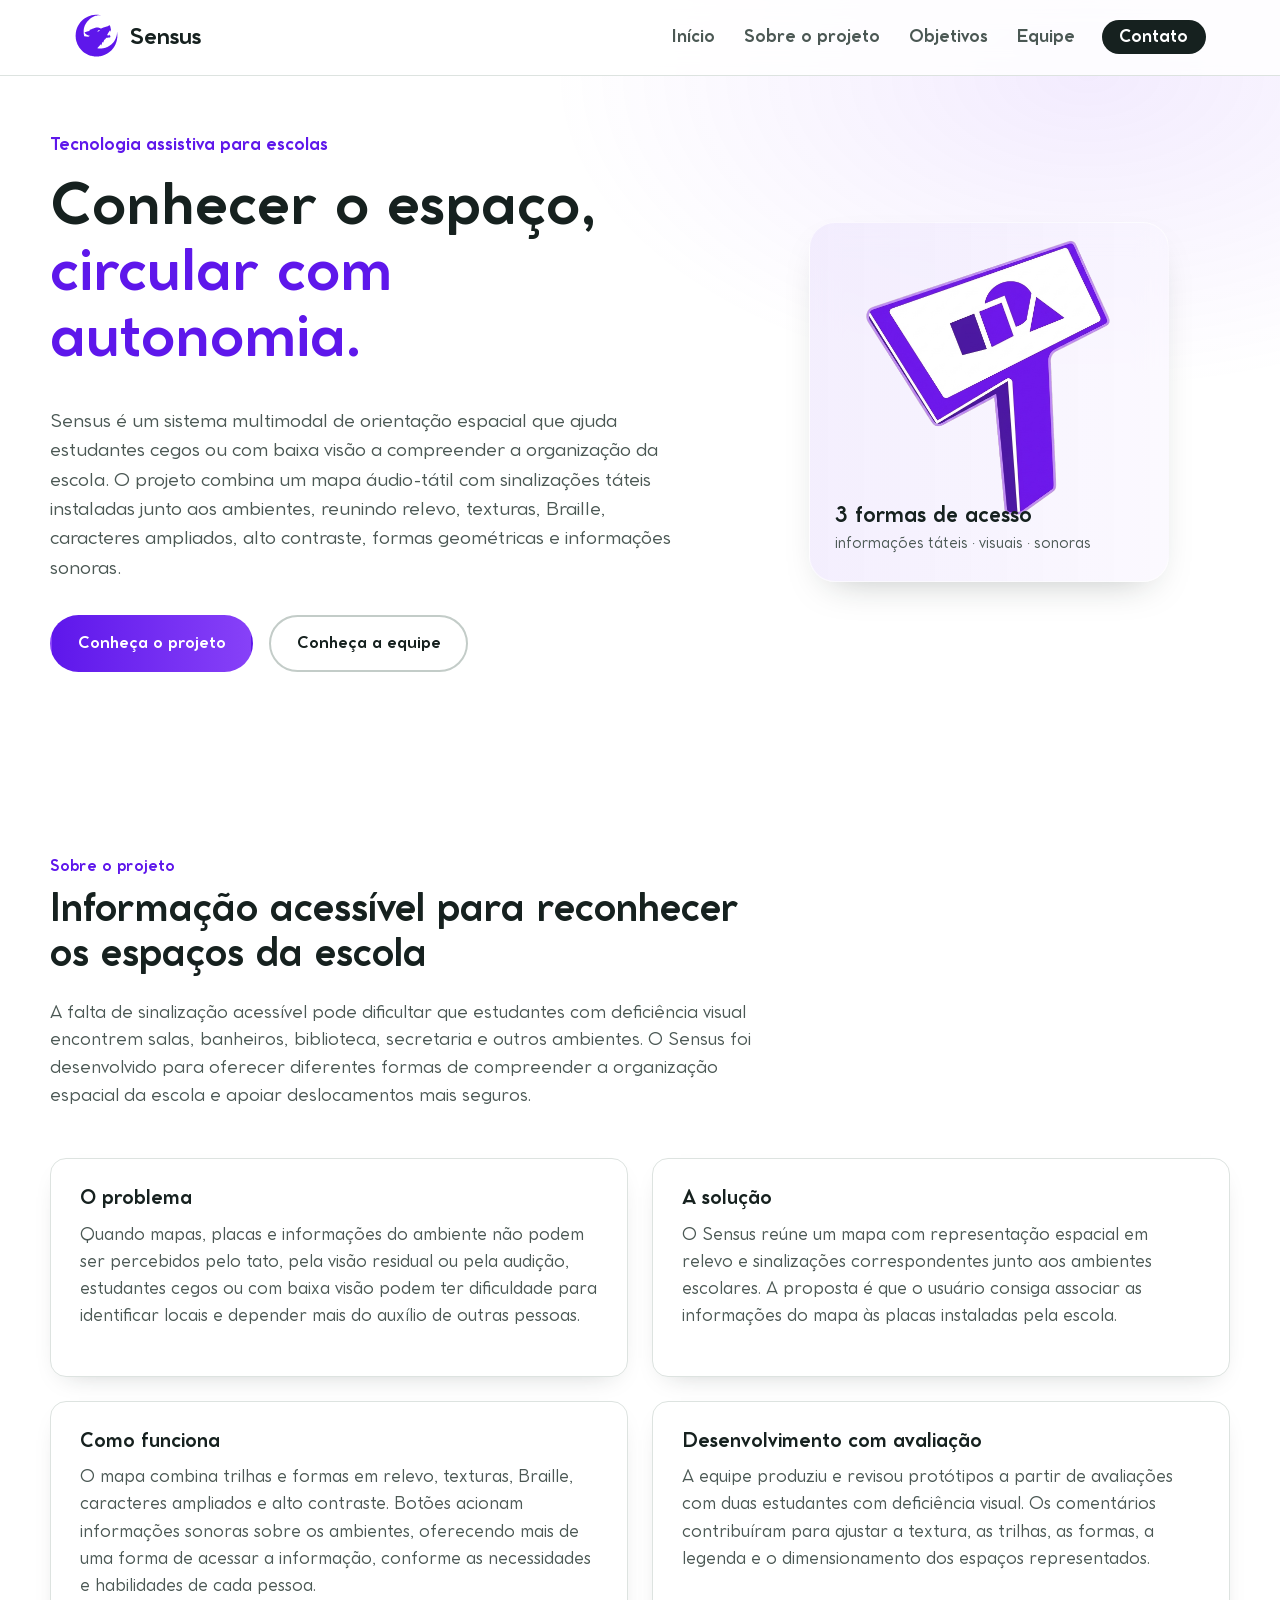
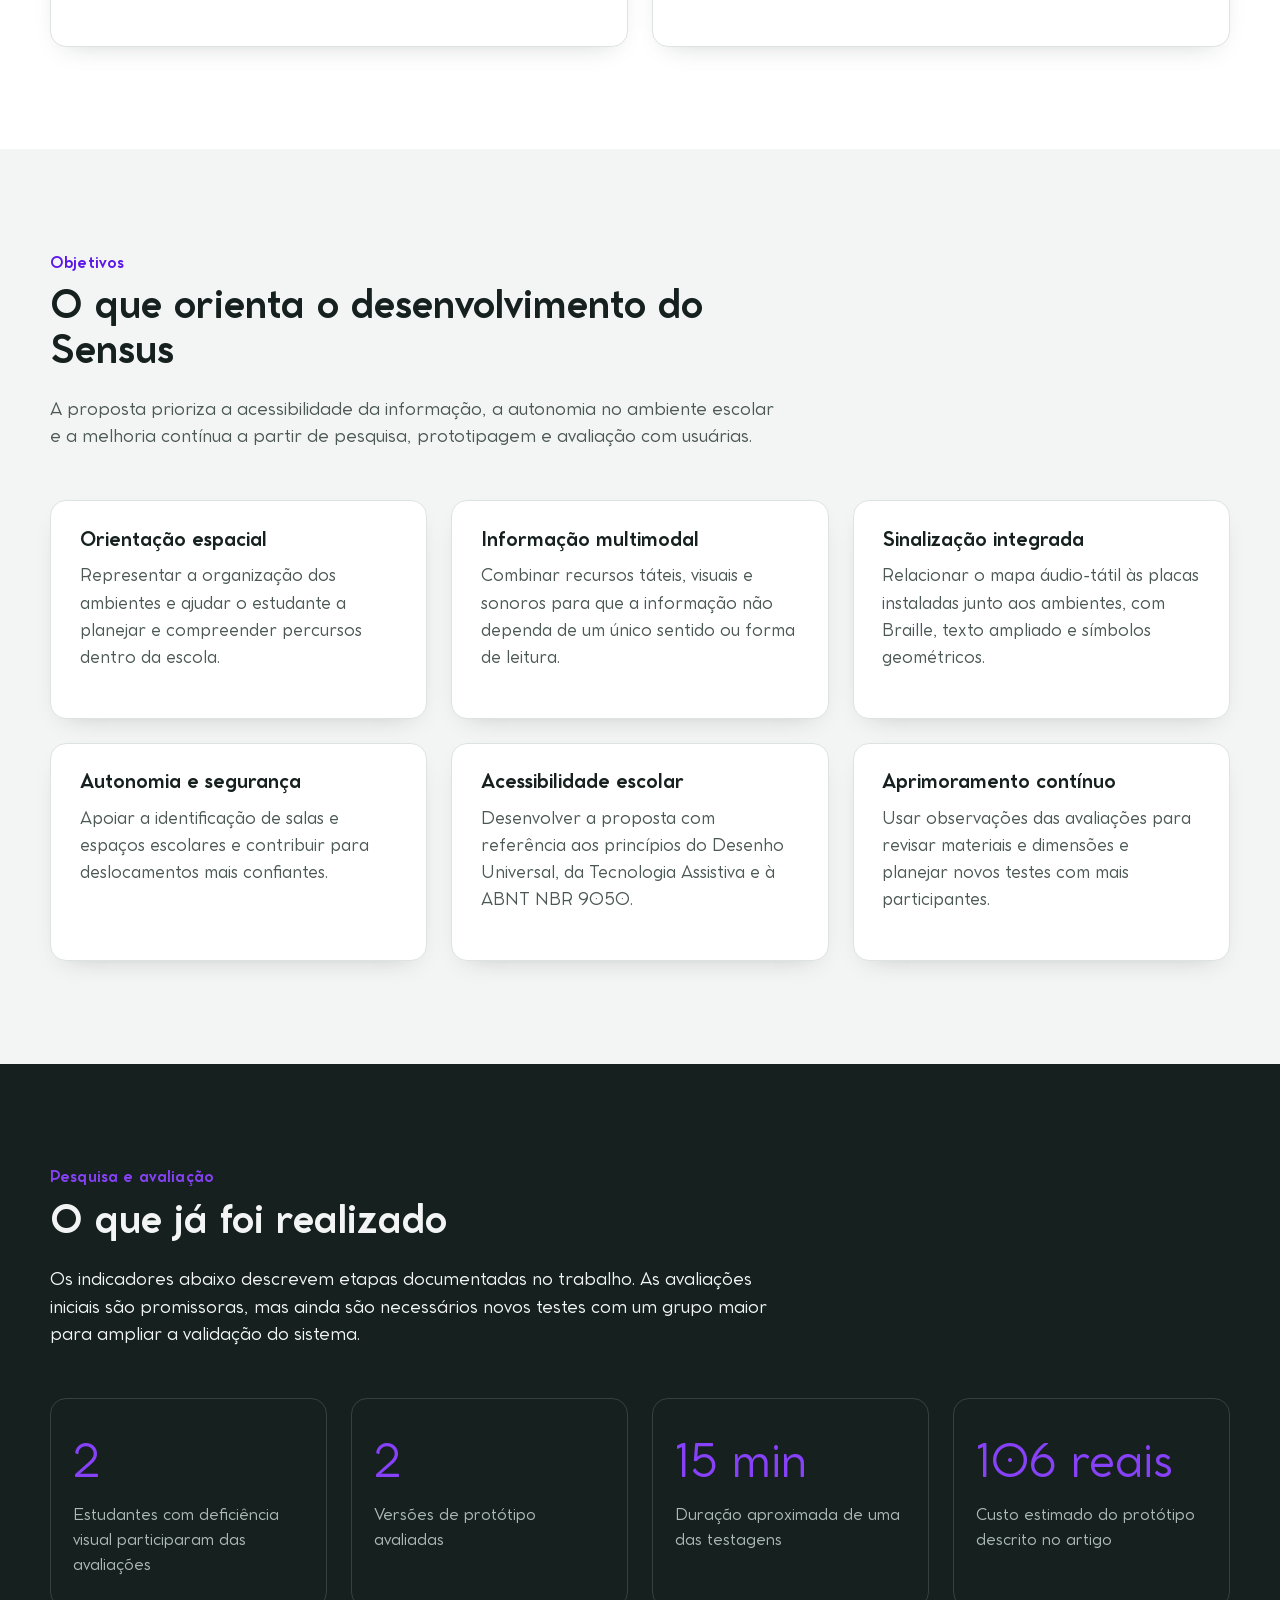
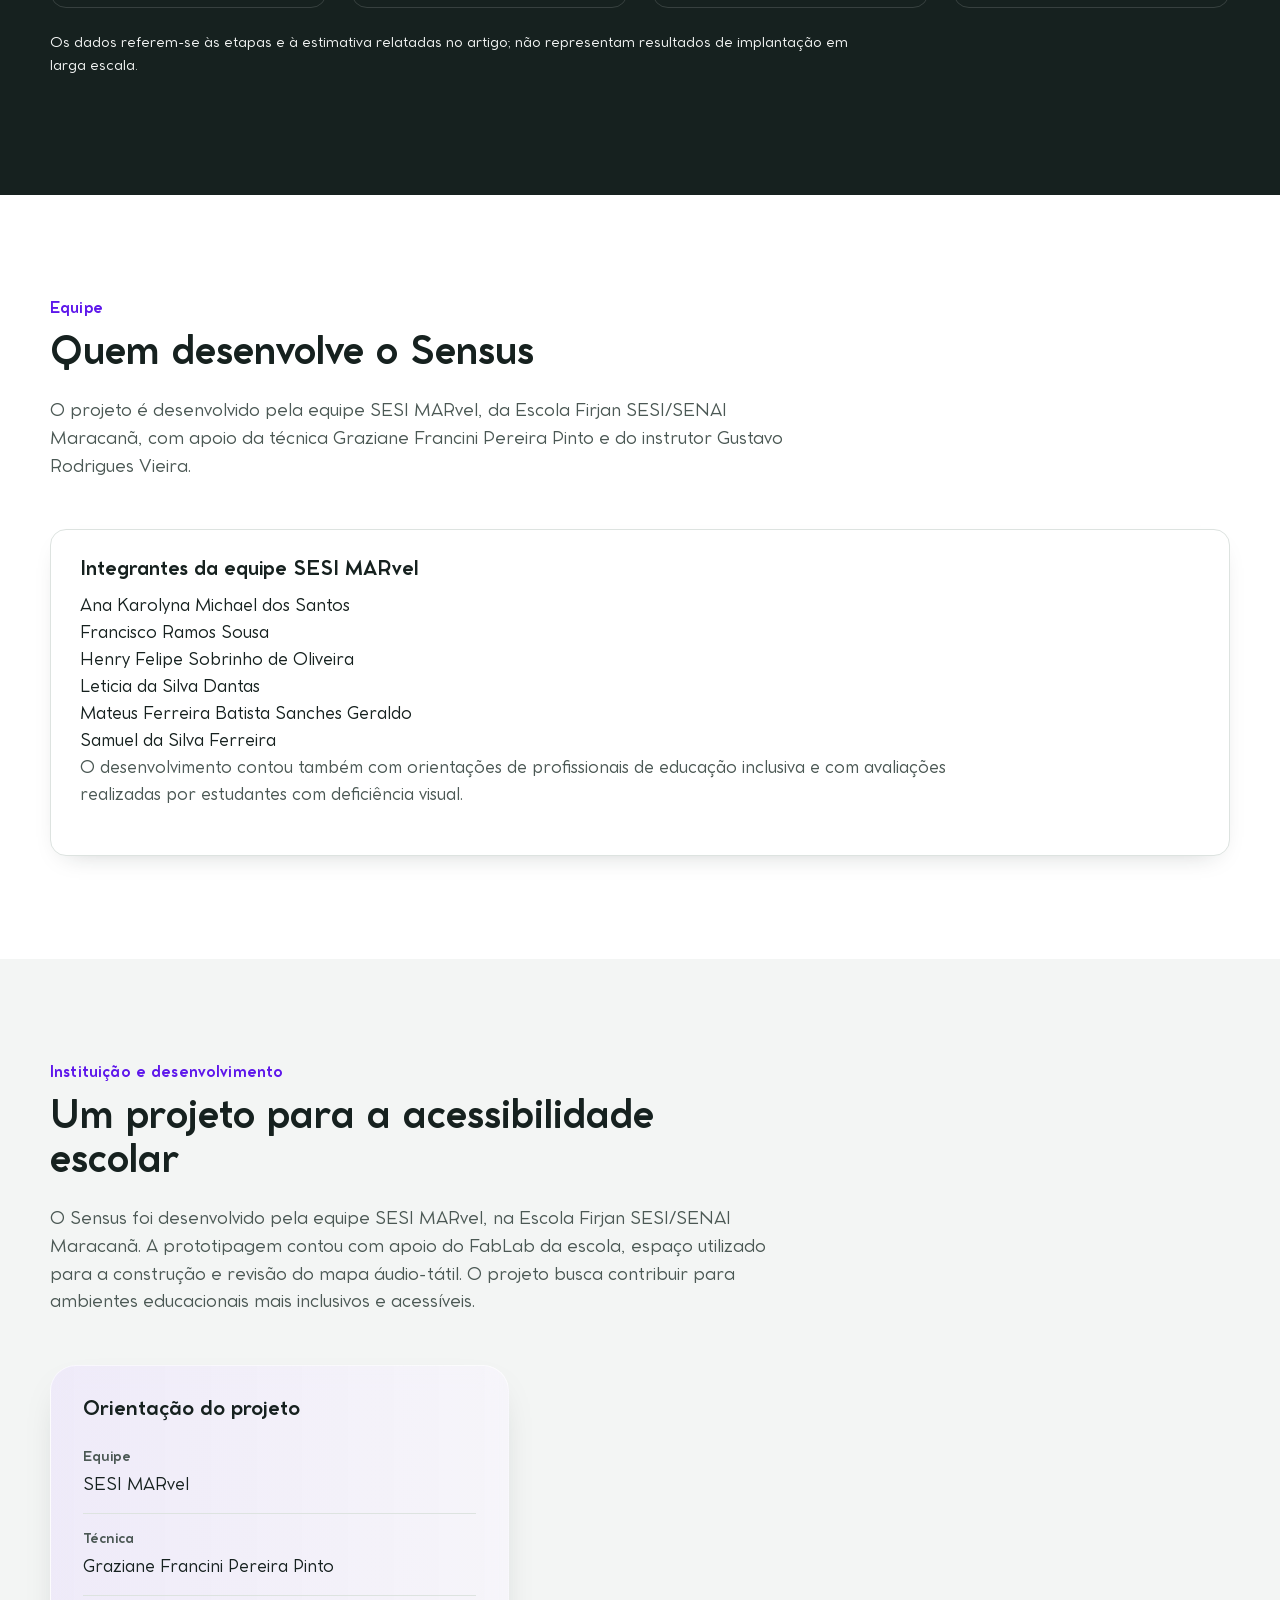
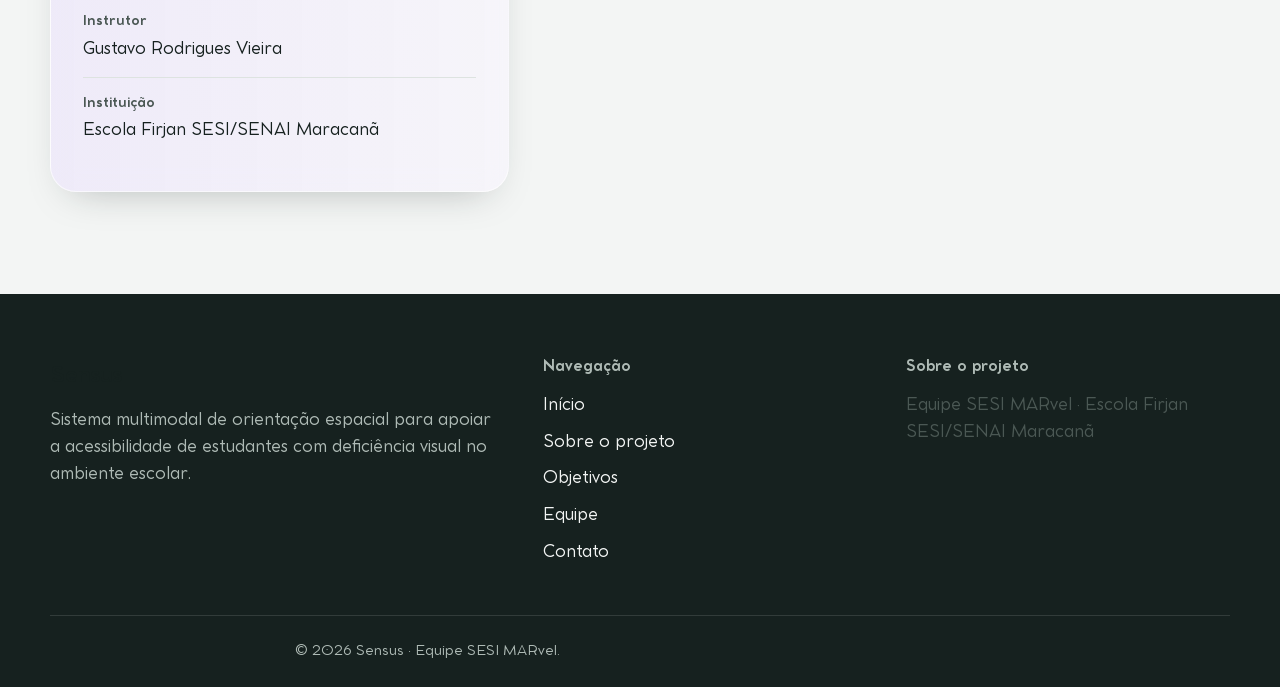
==== Sensus.html @ ffdf31b2 "Pagina web" ====
<!DOCTYPE html>
<html lang="pt-BR">

<head>
  <meta charset="UTF-8">
  <meta name="viewport" content="width=device-width, initial-scale=1.0">
  <title>Sensus — Sistema Multimodal de Orientação Escolar</title>
  <meta name="description" content="Sensus é um sistema multimodal de orientação espacial para escolas, que integra mapa áudio-tátil, sinalização em relevo, Braille, alto contraste e informações sonoras para apoiar a autonomia de estudantes com deficiência visual.">
  <link rel="preconnect" href="https://fonts.googleapis.com">
  <link rel="preconnect" href="https://fonts.gstatic.com" crossorigin>
  <link
    href="https://fonts.googleapis.com/css2?family=Atkinson+Hyperlegible:ital,wght@0,400;0,700;1,400&family=Fraunces:opsz,wght@9..144,500;9..144,600;9..144,700&display=swap"
    rel="stylesheet">
  <link rel="stylesheet" href="static/css/style.css">
</head>

<body>

  <a class="skip-link" href="#conteudo-principal">Pular para o conteúdo principal</a>

  <div id="preloader" class="preloader" role="status" aria-label="Carregando o site Sensus">
    <div class="preloader-content">

      <span class="preloader-mark" aria-hidden="true">
        <svg viewBox="0 0 474 474" xmlns="http://www.w3.org/2000/svg">
          <path fill="currentColor" fill-rule="evenodd"
            d="M 229.00,18.00 L 228.00,19.00 L 206.00,20.00 L 185.00,24.00 L 149.00,36.00 L 124.00,49.00 L 110.00,58.00 L 93.00,71.00 L 69.00,95.00 L 56.00,112.00 L 46.00,128.00 L 36.00,148.00 L 29.00,166.00 L 22.00,190.00 L 22.00,195.00 L 20.00,201.00 L 19.00,215.00 L 18.00,216.00 L 18.00,228.00 L 17.00,229.00 L 17.00,250.00 L 18.00,251.00 L 19.00,270.00 L 24.00,295.00 L 37.00,331.00 L 57.00,366.00 L 80.00,393.00 L 95.00,407.00 L 109.00,418.00 L 128.00,430.00 L 152.00,442.00 L 172.00,449.00 L 183.00,451.00 L 187.00,453.00 L 209.00,456.00 L 210.00,457.00 L 251.00,458.00 L 252.00,457.00 L 263.00,457.00 L 264.00,456.00 L 277.00,455.00 L 298.00,450.00 L 305.00,447.00 L 311.00,446.00 L 313.00,444.00 L 330.00,438.00 L 347.00,429.00 L 370.00,414.00 L 393.00,394.00 L 404.00,382.00 L 415.00,368.00 L 430.00,344.00 L 439.00,326.00 L 443.00,313.00 L 445.00,310.00 L 452.00,285.00 L 455.00,264.00 L 456.00,263.00 L 457.00,226.00 L 456.00,225.00 L 455.00,206.00 L 453.00,199.00 L 452.00,223.00 L 448.00,243.00 L 439.00,269.00 L 431.00,285.00 L 422.00,299.00 L 411.00,313.00 L 393.00,331.00 L 378.00,343.00 L 348.00,360.00 L 343.00,361.00 L 332.00,366.00 L 309.00,372.00 L 303.00,372.00 L 295.00,374.00 L 261.00,374.00 L 260.00,373.00 L 248.00,372.00 L 246.00,370.00 L 247.00,368.00 L 283.00,330.00 L 285.00,332.00 L 285.00,343.00 L 286.00,343.00 L 293.00,326.00 L 295.00,317.00 L 299.00,307.00 L 301.00,305.00 L 307.00,312.00 L 308.00,311.00 L 317.00,286.00 L 321.00,279.00 L 324.00,283.00 L 337.00,266.00 L 342.00,262.00 L 352.00,260.00 L 359.00,260.00 L 360.00,259.00 L 374.00,259.00 L 378.00,258.00 L 381.00,255.00 L 384.00,246.00 L 384.00,241.00 L 378.00,236.00 L 378.00,234.00 L 373.00,226.00 L 372.00,226.00 L 372.00,235.00 L 369.00,238.00 L 350.00,235.00 L 349.00,233.00 L 360.00,210.00 L 380.00,183.00 L 383.00,185.00 L 386.00,195.00 L 388.00,196.00 L 389.00,193.00 L 389.00,173.00 L 383.00,146.00 L 379.00,135.00 L 375.00,129.00 L 371.00,129.00 L 368.00,132.00 L 356.00,139.00 L 345.00,141.00 L 320.00,149.00 L 317.00,151.00 L 298.00,157.00 L 286.00,163.00 L 282.00,163.00 L 263.00,156.00 L 254.00,154.00 L 233.00,154.00 L 209.00,161.00 L 206.00,163.00 L 200.00,164.00 L 195.00,167.00 L 190.00,168.00 L 169.00,177.00 L 160.00,183.00 L 164.00,184.00 L 166.00,186.00 L 163.00,189.00 L 147.00,193.00 L 114.00,204.00 L 112.00,206.00 L 112.00,208.00 L 116.00,214.00 L 130.00,226.00 L 153.00,238.00 L 166.00,239.00 L 167.00,240.00 L 164.00,243.00 L 151.00,250.00 L 108.00,244.00 L 106.00,240.00 L 106.00,235.00 L 103.00,223.00 L 103.00,216.00 L 102.00,215.00 L 102.00,180.00 L 103.00,179.00 L 103.00,172.00 L 107.00,153.00 L 114.00,132.00 L 124.00,112.00 L 138.00,91.00 L 169.00,60.00 L 183.00,50.00 L 203.00,39.00 L 225.00,30.00 L 233.00,28.00 L 237.00,28.00 L 252.00,24.00 L 278.00,23.00 L 279.00,22.00 L 269.00,21.00 L 268.00,20.00 L 260.00,20.00 L 259.00,19.00 Z M 273.00,179.00 L 270.00,185.00 L 261.00,192.00 L 250.00,197.00 L 247.00,196.00 L 252.00,187.00 L 259.00,181.00 L 271.00,178.00 Z"" />
        </svg>
    </span>

    <span class=" logo-text">Sensus</span>

      </a>
    </div>
  </div>

  <header class="site-header" id="topo">
    <div class="header-inner">

      <a href="#topo" class="logo" aria-label="Sensus — página inicial">

        <span class="logo-mark" aria-hidden="true">
          <svg viewBox="0 0 474 474" xmlns="http://www.w3.org/2000/svg">
            <path fill="currentColor" fill-rule="evenodd"
              d="M 229.00,18.00 L 228.00,19.00 L 206.00,20.00 L 185.00,24.00 L 149.00,36.00 L 124.00,49.00 L 110.00,58.00 L 93.00,71.00 L 69.00,95.00 L 56.00,112.00 L 46.00,128.00 L 36.00,148.00 L 29.00,166.00 L 22.00,190.00 L 22.00,195.00 L 20.00,201.00 L 19.00,215.00 L 18.00,216.00 L 18.00,228.00 L 17.00,229.00 L 17.00,250.00 L 18.00,251.00 L 19.00,270.00 L 24.00,295.00 L 37.00,331.00 L 57.00,366.00 L 80.00,393.00 L 95.00,407.00 L 109.00,418.00 L 128.00,430.00 L 152.00,442.00 L 172.00,449.00 L 183.00,451.00 L 187.00,453.00 L 209.00,456.00 L 210.00,457.00 L 251.00,458.00 L 252.00,457.00 L 263.00,457.00 L 264.00,456.00 L 277.00,455.00 L 298.00,450.00 L 305.00,447.00 L 311.00,446.00 L 313.00,444.00 L 330.00,438.00 L 347.00,429.00 L 370.00,414.00 L 393.00,394.00 L 404.00,382.00 L 415.00,368.00 L 430.00,344.00 L 439.00,326.00 L 443.00,313.00 L 445.00,310.00 L 452.00,285.00 L 455.00,264.00 L 456.00,263.00 L 457.00,226.00 L 456.00,225.00 L 455.00,206.00 L 453.00,199.00 L 452.00,223.00 L 448.00,243.00 L 439.00,269.00 L 431.00,285.00 L 422.00,299.00 L 411.00,313.00 L 393.00,331.00 L 378.00,343.00 L 348.00,360.00 L 343.00,361.00 L 332.00,366.00 L 309.00,372.00 L 303.00,372.00 L 295.00,374.00 L 261.00,374.00 L 260.00,373.00 L 248.00,372.00 L 246.00,370.00 L 247.00,368.00 L 283.00,330.00 L 285.00,332.00 L 285.00,343.00 L 286.00,343.00 L 293.00,326.00 L 295.00,317.00 L 299.00,307.00 L 301.00,305.00 L 307.00,312.00 L 308.00,311.00 L 317.00,286.00 L 321.00,279.00 L 324.00,283.00 L 337.00,266.00 L 342.00,262.00 L 352.00,260.00 L 359.00,260.00 L 360.00,259.00 L 374.00,259.00 L 378.00,258.00 L 381.00,255.00 L 384.00,246.00 L 384.00,241.00 L 378.00,236.00 L 378.00,234.00 L 373.00,226.00 L 372.00,226.00 L 372.00,235.00 L 369.00,238.00 L 350.00,235.00 L 349.00,233.00 L 360.00,210.00 L 380.00,183.00 L 383.00,185.00 L 386.00,195.00 L 388.00,196.00 L 389.00,193.00 L 389.00,173.00 L 383.00,146.00 L 379.00,135.00 L 375.00,129.00 L 371.00,129.00 L 368.00,132.00 L 356.00,139.00 L 345.00,141.00 L 320.00,149.00 L 317.00,151.00 L 298.00,157.00 L 286.00,163.00 L 282.00,163.00 L 263.00,156.00 L 254.00,154.00 L 233.00,154.00 L 209.00,161.00 L 206.00,163.00 L 200.00,164.00 L 195.00,167.00 L 190.00,168.00 L 169.00,177.00 L 160.00,183.00 L 164.00,184.00 L 166.00,186.00 L 163.00,189.00 L 147.00,193.00 L 114.00,204.00 L 112.00,206.00 L 112.00,208.00 L 116.00,214.00 L 130.00,226.00 L 153.00,238.00 L 166.00,239.00 L 167.00,240.00 L 164.00,243.00 L 151.00,250.00 L 108.00,244.00 L 106.00,240.00 L 106.00,235.00 L 103.00,223.00 L 103.00,216.00 L 102.00,215.00 L 102.00,180.00 L 103.00,179.00 L 103.00,172.00 L 107.00,153.00 L 114.00,132.00 L 124.00,112.00 L 138.00,91.00 L 169.00,60.00 L 183.00,50.00 L 203.00,39.00 L 225.00,30.00 L 233.00,28.00 L 237.00,28.00 L 252.00,24.00 L 278.00,23.00 L 279.00,22.00 L 269.00,21.00 L 268.00,20.00 L 260.00,20.00 L 259.00,19.00 Z M 273.00,179.00 L 270.00,185.00 L 261.00,192.00 L 250.00,197.00 L 247.00,196.00 L 252.00,187.00 L 259.00,181.00 L 271.00,178.00 Z" />
          </svg>
        </span>

        <span class=" logo-text">Sensus</span>

      </a>

      <button class="menu-toggle" id="menuToggle" aria-expanded="false" aria-controls="menuPrincipal"
        aria-label="Abrir menu de navegação">
        <span class="menu-toggle-bar" aria-hidden="true"></span>
        <span class="menu-toggle-bar" aria-hidden="true"></span>
        <span class="menu-toggle-bar" aria-hidden="true"></span>
      </button>

      <nav class="main-nav" id="menuPrincipal" aria-label="Navegação principal">
        <ul>
          <li><a href="#topo" class="nav-link">Início</a></li>
          <li><a href="#sobre" class="nav-link">Sobre o projeto</a></li>
          <li><a href="#objetivos" class="nav-link">Objetivos</a></li>
          <li><a href="#equipe" class="nav-link">Equipe</a></li>
          <li><a href="#contato" class="nav-link nav-link--cta">Contato</a></li>
        </ul>
      </nav>
    </div>
  </header>

  <main id="conteudo-principal">

    <!-- HERO -->
    <section class="hero" aria-label="Apresentação do projeto Sensus">
      <div class="hero-inner">
        <div class="hero-copy" data-reveal>
          <p class="hero-kicker">Tecnologia assistiva para escolas</p>
          <h1 class="hero-title">Conhecer o espaço, <br> <span>circular com autonomia.</span></h1>
          <p class="hero-lead">
            Sensus é um sistema multimodal de orientação espacial que ajuda estudantes cegos ou com baixa visão
            a compreender a organização da escola. O projeto combina um mapa áudio-tátil com sinalizações
            táteis instaladas junto aos ambientes, reunindo relevo, texturas, Braille, caracteres ampliados,
            alto contraste, formas geométricas e informações sonoras.
          </p>
          <div class="hero-actions">
            <a href="#sobre" class="btn btn-primary">Conheça o projeto</a>
            <a href="#equipe" class="btn btn-ghost">Conheça a equipe</a>
          </div>
        </div>

        <div class="hero-visual" aria-hidden="true">
          <div class="hero-path-card glass">
            <img src="static/img/LogoSensus.svg" class="hero-svg-asset" alt="" role="presentation" />
            <div class="hero-path-card-label">
              <strong>3 formas de acesso</strong>
              <span>informações táteis · visuais · sonoras</span>
            </div>
          </div>
        </div>
      </div>
    </section>

    <!-- SOBRE -->
    <section id="sobre" class="section" aria-labelledby="sobre-titulo">
      <div class="section-inner">
        <header class="section-head" data-reveal>
          <p class="eyebrow">Sobre o projeto</p>
          <h2 id="sobre-titulo">Informação acessível para reconhecer os espaços da escola</h2>
          <p class="section-lead">
            A falta de sinalização acessível pode dificultar que estudantes com deficiência visual encontrem
            salas, banheiros, biblioteca, secretaria e outros ambientes. O Sensus foi desenvolvido para oferecer
            diferentes formas de compreender a organização espacial da escola e apoiar deslocamentos mais seguros.
          </p>
        </header>

        <div class="card-grid card-grid--2">
          <article class="info-card" data-reveal>
            <h3>O problema</h3>
            <p>
              Quando mapas, placas e informações do ambiente não podem ser percebidos pelo tato, pela visão
              residual ou pela audição, estudantes cegos ou com baixa visão podem ter dificuldade para identificar
              locais e depender mais do auxílio de outras pessoas.
            </p>
          </article>
          <article class="info-card" data-reveal>
            <h3>A solução</h3>
            <p>
              O Sensus reúne um mapa com representação espacial em relevo e sinalizações correspondentes junto
              aos ambientes escolares. A proposta é que o usuário consiga associar as informações do mapa às
              placas instaladas pela escola.
            </p>
          </article>
          <article class="info-card" data-reveal>
            <h3>Como funciona</h3>
            <p>
              O mapa combina trilhas e formas em relevo, texturas, Braille, caracteres ampliados e alto contraste.
              Botões acionam informações sonoras sobre os ambientes, oferecendo mais de uma forma de acessar
              a informação, conforme as necessidades e habilidades de cada pessoa.
            </p>
          </article>
          <article class="info-card" data-reveal>
            <h3>Desenvolvimento com avaliação</h3>
            <p>
              A equipe produziu e revisou protótipos a partir de avaliações com duas estudantes com deficiência
              visual. Os comentários contribuíram para ajustar a textura, as trilhas, as formas, a legenda e o
              dimensionamento dos espaços representados.
            </p>
          </article>
        </div>
      </div>
    </section>

    <!-- OBJETIVOS -->
    <section id="objetivos" class="section section--alt" aria-labelledby="objetivos-titulo">
      <div class="section-inner">
        <header class="section-head" data-reveal>
          <p class="eyebrow">Objetivos</p>
          <h2 id="objetivos-titulo">O que orienta o desenvolvimento do Sensus</h2>
          <p class="section-lead">
            A proposta prioriza a acessibilidade da informação, a autonomia no ambiente escolar e a melhoria
            contínua a partir de pesquisa, prototipagem e avaliação com usuárias.
          </p>
        </header>

        <div class="card-grid card-grid--3">
          <article class="goal-card" data-reveal>
            <h3>Orientação espacial</h3>
            <p>Representar a organização dos ambientes e ajudar o estudante a planejar e compreender percursos dentro da escola.</p>
          </article>
          <article class="goal-card" data-reveal>
            <h3>Informação multimodal</h3>
            <p>Combinar recursos táteis, visuais e sonoros para que a informação não dependa de um único sentido ou forma de leitura.</p>
          </article>
          <article class="goal-card" data-reveal>
            <h3>Sinalização integrada</h3>
            <p>Relacionar o mapa áudio-tátil às placas instaladas junto aos ambientes, com Braille, texto ampliado e símbolos geométricos.</p>
          </article>
          <article class="goal-card" data-reveal>
            <h3>Autonomia e segurança</h3>
            <p>Apoiar a identificação de salas e espaços escolares e contribuir para deslocamentos mais confiantes.</p>
          </article>
          <article class="goal-card" data-reveal>
            <h3>Acessibilidade escolar</h3>
            <p>Desenvolver a proposta com referência aos princípios do Desenho Universal, da Tecnologia Assistiva e à ABNT NBR 9050.</p>
          </article>
          <article class="goal-card" data-reveal>
            <h3>Aprimoramento contínuo</h3>
            <p>Usar observações das avaliações para revisar materiais e dimensões e planejar novos testes com mais participantes.</p>
          </article>
        </div>
      </div>
    </section>

    <!-- IMPACTO -->
    <section id="impacto" class="section section--dark" aria-labelledby="impacto-titulo">
      <div class="section-inner">
        <header class="section-head section-head--light" data-reveal>
          <p class="eyebrow eyebrow--light">Pesquisa e avaliação</p>
          <h2 id="impacto-titulo">O que já foi realizado</h2>
          <p class="section-lead section-lead--light">
            Os indicadores abaixo descrevem etapas documentadas no trabalho. As avaliações iniciais são promissoras,
            mas ainda são necessários novos testes com um grupo maior para ampliar a validação do sistema.
          </p>
        </header>

        <dl class="stats-grid">
          <div class="stat-card" data-reveal data-count="2" data-suffix="">
            <dt>Estudantes com deficiência visual participaram das avaliações</dt>
            <dd><span class="stat-number">0</span></dd>
          </div>
          <div class="stat-card" data-reveal data-count="2" data-suffix="">
            <dt>Versões de protótipo avaliadas</dt>
            <dd><span class="stat-number">0</span></dd>
          </div>
          <div class="stat-card" data-reveal data-count="15" data-suffix=" min">
            <dt>Duração aproximada de uma das testagens</dt>
            <dd><span class="stat-number">0</span></dd>
          </div>
          <div class="stat-card" data-reveal data-count="106" data-suffix=" reais">
            <dt>Custo estimado do protótipo descrito no artigo</dt>
            <dd><span class="stat-number">0</span></dd>
          </div>
        </dl>
        <p class="stats-note">Os dados referem-se às etapas e à estimativa relatadas no artigo; não representam resultados de implantação em larga escala.</p>
      </div>
    </section>

    <!-- EQUIPE -->
    <section id="equipe" class="section" aria-labelledby="equipe-titulo">
      <div class="section-inner">
        <header class="section-head" data-reveal>
          <p class="eyebrow">Equipe</p>
          <h2 id="equipe-titulo">Quem desenvolve o Sensus</h2>
          <p class="section-lead">
            O projeto é desenvolvido pela equipe SESI MARvel, da Escola Firjan SESI/SENAI Maracanã,
            com apoio da técnica Graziane Francini Pereira Pinto e do instrutor Gustavo Rodrigues Vieira.
          </p>
        </header>

        <div class="info-card" data-reveal>
          <h3>Integrantes da equipe SESI MARvel</h3>
          <ul>
            <li>Ana Karolyna Michael dos Santos</li>
            <li>Francisco Ramos Sousa</li>
            <li>Henry Felipe Sobrinho de Oliveira</li>
            <li>Leticia da Silva Dantas</li>
            <li>Mateus Ferreira Batista Sanches Geraldo</li>
            <li>Samuel da Silva Ferreira</li>
          </ul>
          <p>O desenvolvimento contou também com orientações de profissionais de educação inclusiva e com avaliações realizadas por estudantes com deficiência visual.</p>
        </div>
      </div>
    </section>

    <!-- CONTATO -->
    <section id="contato" class="section section--alt" aria-labelledby="contato-titulo">
      <div class="section-inner">
        <header class="section-head" data-reveal>
          <p class="eyebrow">Instituição e desenvolvimento</p>
          <h2 id="contato-titulo">Um projeto para a acessibilidade escolar</h2>
          <p class="section-lead">
            O Sensus foi desenvolvido pela equipe SESI MARvel, na Escola Firjan SESI/SENAI Maracanã.
            A prototipagem contou com apoio do FabLab da escola, espaço utilizado para a construção e revisão
            do mapa áudio-tátil. O projeto busca contribuir para ambientes educacionais mais inclusivos e acessíveis.
          </p>
        </header>

        <div class="contact-grid contact-grid--single">
          <div class="contact-info glass" data-reveal>
            <h3>Orientação do projeto</h3>
            <ul class="contact-list">
              <li>
                <span class="contact-label">Equipe</span>
                <span>SESI MARvel</span>
              </li>
              <li>
                <span class="contact-label">Técnica</span>
                <span>Graziane Francini Pereira Pinto</span>
              </li>
              <li>
                <span class="contact-label">Instrutor</span>
                <span>Gustavo Rodrigues Vieira</span>
              </li>
              <li>
                <span class="contact-label">Instituição</span>
                <span>Escola Firjan SESI/SENAI Maracanã</span>
              </li>
            </ul>
          </div>
        </div>
      </div>
    </section>

  </main>

  <footer class="site-footer">
    <div class="footer-inner">
      <div class="footer-brand">
        <span class="logo-text">Sensus</span>
        <p>Sistema multimodal de orientação espacial para apoiar a acessibilidade de estudantes com deficiência visual no ambiente escolar.</p>
      </div>

      <nav class="footer-links" aria-label="Links rápidos">
        <h3>Navegação</h3>
        <ul>
          <li><a href="#conteudo-principal">Início</a></li>
          <li><a href="#sobre">Sobre o projeto</a></li>
          <li><a href="#objetivos">Objetivos</a></li>
          <li><a href="#equipe">Equipe</a></li>
          <li><a href="#contato">Contato</a></li>
        </ul>
      </nav>

      <div class="footer-social">
        <h3>Sobre o projeto</h3>
        <p>Equipe SESI MARvel · Escola Firjan SESI/SENAI Maracanã</p>
      </div>
    </div>
    <p class="footer-copy">© <span id="anoAtual">2026</span> Sensus · Equipe SESI MARvel.</p>
  </footer>

  <script src="static/js/script.js"></script>
</body>

</html>
---- static/css/style.css ----
:root {
  --color-bg: #FFFFFF;
  --color-bg-alt: #F3F5F4;
  --color-bg-dark: #16211F;
  --color-ink: #16211F;
  --color-ink-soft: #4B5854;
  --color-ink-on-dark: #F3F5F4;
  --color-ink-soft-on-dark: #AEBAB5;

  --color-accent: #8741f8;
  --color-accent-deep: #5e17eb;
  --color-accent-soft: #ECE0FD;
  --gradient-accent: linear-gradient(90deg, #5e17eb 0%, #8741f8 100%);

  --color-line: #DDE3E0;
  --color-line-strong: #C3CCC8;

  --font-display: "Cocomat", sans-serif;
  --font-body: "Cocomat", sans-serif;

  --radius-sm: 10px;
  --radius-md: 16px;
  --radius-lg: 26px;

  --shadow-soft: 0 16px 40px -22px rgba(22, 33, 31, 0.35);
  --shadow-card: 0 10px 26px -16px rgba(22, 33, 31, 0.28);

  --max-width: 1180px;
  --header-height: 76px;

  --transition-fast: 160ms ease;
  --transition-base: 260ms ease;
}

/* =========================================================
   RESET BÁSICO
   ========================================================= */
*,
*::before,
*::after {
  box-sizing: border-box;
}

@font-face {
  font-family: "Cocomat";
  src: url("../fonts/CocomatPro-Regular.ttf") format("truetype");
  font-weight: 400;
  font-style: normal;
}

@font-face {
  font-family: "Cocomat";
  src: url("../fonts/CocomatPro-Medium.ttf") format("truetype");
  font-weight: 500;
  font-style: normal;
}

@font-face {
  font-family: "Cocomat";
  src: url("../fonts/CocomatPro-Bold.ttf") format("truetype");
  font-weight: 700;
  font-style: normal;
}

html {
  scroll-behavior: smooth;
  scroll-padding-top: calc(var(--header-height) + 12px);
}

body {
  margin: 0;
  font-family: var(--font-body);
  font-size: 1.06rem;
  line-height: 1.6;
  color: var(--color-ink);
  background: var(--color-bg);
  -webkit-font-smoothing: antialiased;
}

img {
  max-width: 100%;
  display: block;
}

a {
  color: inherit;
  text-decoration: none;
}

ul {
  list-style: none;
  margin: 0;
  padding: 0;
}

h1,
h2,
h3 {
  font-family: var(--font-display);
  color: var(--color-ink);
  line-height: 1.15;
  margin: 0 0 0.6em;
  font-weight: 600;
}

p {
  margin: 0 0 1em;
  color: var(--color-ink-soft);
  max-width: 62ch;
}

button {
  font-family: inherit;
  cursor: pointer;
}

/* Respeita preferência do usuário por menos movimento */
@media (prefers-reduced-motion: reduce) {
  html {
    scroll-behavior: auto;
  }

  *,
  *::before,
  *::after {
    animation-duration: 0.001ms !important;
    animation-iteration-count: 1 !important;
    transition-duration: 0.001ms !important;
    scroll-behavior: auto !important;
  }
}

/* =========================================================
   ACESSIBILIDADE — foco visível e link de pular conteúdo
   ========================================================= */
:focus-visible {
  outline: 3px solid var(--color-accent-deep);
  outline-offset: 3px;
  border-radius: 4px;
}

.skip-link {
  position: absolute;
  left: 1rem;
  top: -60px;
  background: var(--color-ink);
  color: #fff;
  padding: 0.75rem 1.2rem;
  border-radius: var(--radius-sm);
  z-index: 1000;
  transition: top var(--transition-fast);
}

.skip-link:focus {
  top: 1rem;
}

/* =========================================================
   UTILITÁRIOS DE LAYOUT
   ========================================================= */
.section {
  padding: clamp(4rem, 8vw, 7rem) 1.5rem;
}

.section--alt {
  background: var(--color-bg-alt);
}

.section--dark {
  background: var(--color-bg-dark);
}

.section--dark p,
.section--dark h2 {
  color: var(--color-ink-on-dark);
}

.section-inner,
.header-inner,
.hero-inner,
.footer-inner {
  max-width: var(--max-width);
  margin-inline: auto;
}

.section-head {
  max-width: 46rem;
  margin-bottom: 3rem;
}

.section-head--light .eyebrow,
.eyebrow--light {
  color: var(--color-accent);
}

.section-lead--light {
  color: var(--color-ink-soft-on-dark);
}

.eyebrow {
  font-family: var(--font-body);
  font-weight: 700;
  color: var(--color-accent-deep);
  margin-bottom: 0.6rem;
  font-size: 0.95rem;
  letter-spacing: 0.01em;
}

.section-head h2 {
  font-size: clamp(1.7rem, 3vw, 2.4rem);
}

.section-lead {
  font-size: 1.08rem;
  max-width: 52ch;
}

.glass {
  background:
    linear-gradient(90deg, rgba(94, 23, 235, 0.07), rgba(135, 65, 248, 0.03)),
    rgba(255, 255, 255, 0.55);
  backdrop-filter: blur(14px);
  -webkit-backdrop-filter: blur(14px);
  border: 1px solid rgba(255, 255, 255, 0.6);
  box-shadow: var(--shadow-soft);
}

/* =========================================================
   BOTÕES
   ========================================================= */
.btn {
  display: inline-flex;
  align-items: center;
  justify-content: center;
  padding: 0.85rem 1.6rem;
  border-radius: 999px;
  font-weight: 700;
  font-size: 1rem;
  border: 2px solid transparent;
  transition: transform var(--transition-fast), background var(--transition-fast), border-color var(--transition-fast);
  min-height: 48px;
}

.btn-primary {
  background: var(--gradient-accent);
  color: #fff;
  transition: transform var(--transition-fast), filter var(--transition-fast), border-color var(--transition-fast);
}

.btn-primary:hover {
  filter: brightness(1.08);
}

.btn-primary:active {
  transform: translateY(1px);
}

.btn-ghost {
  background: transparent;
  border-color: var(--color-line-strong);
  color: var(--color-ink);
}

.btn-ghost:hover {
  border-color: var(--color-accent-deep);
  color: var(--color-accent-deep);
}

/* =========================================================
   HEADER / NAVBAR
   ========================================================= */
.site-header {
  position: fixed;
  inset-inline: 0;
  top: 0;
  height: var(--header-height);
  z-index: 900;
  background: rgba(255, 255, 255, 0.82);
  backdrop-filter: blur(12px);
  -webkit-backdrop-filter: blur(12px);
  border-bottom: 1px solid var(--color-line);
}

.header-inner {
  height: 100%;
  padding: 0 1.5rem;
  display: flex;
  align-items: center;
  justify-content: space-between;
  gap: 1rem;
}

.logo {
  display: flex;
  align-items: center;
  gap: 10px;
}

.logo-mark {
  width: 45px;
  height: 50px;
  flex-shrink: 0;
  color: var(--color-accent-deep);
}

.logo-text {
  font-family: var(--font-display);
  font-weight: 700;
  font-size: 1.4rem;
  color: var(--color-ink);
}

.main-nav ul {
  display: flex;
  align-items: center;
  gap: clamp(0.5rem, 2vw, 2rem);
}

.nav-link {
  position: relative;
  padding: 0.5rem 0.1rem;
  font-weight: 700;
  color: var(--color-ink-soft);
  transition: color var(--transition-fast);
}

.nav-link::after {
  content: "";
  position: absolute;
  left: 0;
  right: 100%;
  bottom: -2px;
  height: 2px;
  background: var(--color-accent);
  transition: right var(--transition-base);
}

.nav-link:hover,
.nav-link:focus-visible {
  color: var(--color-ink);
}

.nav-link:hover::after,
.nav-link:focus-visible::after {
  right: 0;
}

.nav-link--cta {
  background: var(--color-ink);
  color: #fff !important;
  padding: 0.55rem 1.1rem;
  border-radius: 999px;
}

.nav-link--cta::after {
  display: none;
}

.nav-link--cta:hover {
  background: var(--gradient-accent);
}

.menu-toggle {
  display: none;
  flex-direction: column;
  justify-content: center;
  gap: 5px;
  width: 44px;
  height: 44px;
  background: transparent;
  border: 1px solid var(--color-line-strong);
  border-radius: var(--radius-sm);
}

.menu-toggle-bar {
  display: block;
  width: 20px;
  height: 2px;
  background: var(--color-ink);
  margin-inline: auto;
  transition: transform var(--transition-base), opacity var(--transition-base);
}

.menu-toggle[aria-expanded="true"] .menu-toggle-bar:nth-child(1) {
  transform: translateY(7px) rotate(45deg);
}

.menu-toggle[aria-expanded="true"] .menu-toggle-bar:nth-child(2) {
  opacity: 0;
}

.menu-toggle[aria-expanded="true"] .menu-toggle-bar:nth-child(3) {
  transform: translateY(-7px) rotate(-45deg);
}

/* =========================================================
   HERO
   ========================================================= */
.hero {
  padding: calc(var(--header-height) + 3.5rem) 1.5rem 5rem;
  background:
    radial-gradient(60% 60% at 85% 10%, rgba(135, 65, 248, 0.10), transparent 70%),
    var(--color-bg);
}

.hero-inner {
  display: grid;
  grid-template-columns: minmax(0, 1.05fr) minmax(0, 0.8fr);
  gap: clamp(2rem, 5vw, 4rem);
  align-items: center;
}

.hero-kicker {
  font-weight: 700;
  color: var(--color-accent-deep);
  margin-bottom: 0.9rem;
}

.hero-title {
  font-size: clamp(2.4rem, 5.5vw, 3.6rem);
  max-width: 14ch;
}

.hero-title span {
  color: var(--color-accent-deep);
}

.hero-lead {
  font-size: 1.15rem;
  max-width: 46ch;
}

.hero-actions {
  display: flex;
  flex-wrap: wrap;
  gap: 1rem;
  margin-top: 2rem;
}

/* Contêiner externo do fluxo responsivo */
.hero-visual {
  display: flex;
  justify-content: center;
  align-items: center;
  width: 100%;
  margin: 1.5rem 0; /* Evita colisão com os textos acima/abaixo no mobile */
}

/* Card principal refinado */
.hero-path-card {
  width: 100%;
  max-width: 360px; /* Garante tamanho máximo sem estourar a tela */
  aspect-ratio: 1 / 1;
  border-radius: var(--radius-lg, 24px);
  position: relative;
  overflow: hidden; /* OBRIGATÓRIO: Corta a ilustração nas bordas arredondadas */
  display: flex;
  flex-direction: column;
  justify-content: flex-end;
  padding: 1.6rem;
  box-sizing: border-box;
}

/* SVG posicionado e isolado */
.hero-svg-asset {
  position: absolute;
  top: 0;
  left: 0;
  width: 100%;
  height: 100%;
  object-fit: contain; /* Enquadra sem distorcer */
  object-position: center;
  /* Espaçamento interno inferior para a arte não atropelar o texto */
  padding: 1rem 1rem 4rem 1rem; 
  pointer-events: none;
  z-index: 1;
}

/* Texto sempre na frente da imagem */
.hero-path-card-label {
  position: relative;
  z-index: 2; /* Fica acima da camada da imagem */
  display: flex;
  flex-direction: column;
  font-size: 0.92rem;
  color: var(--color-ink-soft);
}

.hero-path-card-label strong {
  font-family: var(--font-display);
  font-size: 1.3rem;
  color: var(--color-ink);
}

/* =========================================================
   CARD GRIDS
   ========================================================= */
.card-grid {
  display: grid;
  gap: 1.5rem;
}

.card-grid--2 {
  grid-template-columns: repeat(2, minmax(0, 1fr));
}

.card-grid--3 {
  grid-template-columns: repeat(3, minmax(0, 1fr));
}

.card-grid--4 {
  grid-template-columns: repeat(4, minmax(0, 1fr));
}

.info-card,
.goal-card,
.team-card {
  background: var(--color-bg);
  border: 1px solid var(--color-line);
  border-radius: var(--radius-md);
  padding: 1.8rem;
  box-shadow: var(--shadow-card);
}

.info-card h3,
.goal-card h3 {
  font-size: 1.2rem;
}

.goal-icon {
  margin-bottom: 1rem;
}

.goal-card {
  transition: transform var(--transition-base), border-color var(--transition-base);
}

.goal-card:hover {
  transform: translateY(-4px);
  border-color: var(--color-accent);
}

/* =========================================================
   IMPACTO / ESTATÍSTICAS
   ========================================================= */
.stats-grid {
  display: grid;
  grid-template-columns: repeat(4, minmax(0, 1fr));
  gap: 1.5rem;
  margin: 0;
}

.stat-card {
  display: flex;
  flex-direction: column;
  border: 1px solid rgba(255, 255, 255, 0.14);
  border-radius: var(--radius-md);
  padding: 1.8rem 1.4rem;
  text-align: left;
}

.stat-card dt {
  order: 2;
  margin: 0;
  color: var(--color-ink-soft-on-dark);
  font-size: 0.98rem;
}

.stat-card dd {
  margin: 0;
}

.stat-number {
  display: block;
  order: 1;
  font-family: var(--font-display);
  font-size: clamp(2.2rem, 4vw, 2.8rem);
  /* Mantido sólido (e não em degradê) de propósito: sobre o fundo escuro
     desta seção, a ponta mais escura do roxo (#5e17eb) cai abaixo do
     contraste mínimo recomendado — inaceitável num site sobre
     acessibilidade visual. */
  color: var(--color-accent);
  margin-bottom: 0.2rem;
}

.stats-note {
  margin-top: 1.5rem;
  font-size: 0.9rem;
  color: var(--color-ink-soft-on-dark);
}

/* =========================================================
   EQUIPE
   ========================================================= */
.team-card {
  text-align: center;
  transition: transform var(--transition-base), box-shadow var(--transition-base);
}

.team-card:hover {
  transform: translateY(-6px);
  box-shadow: 0 20px 40px -20px rgba(22, 33, 31, 0.35);
}

.team-photo {
  width: 96px;
  height: 96px;
  border-radius: 50%;
  margin: 0 auto 1.1rem;
  object-fit: cover;
  border: 3px solid var(--color-accent-soft);
}

.team-role {
  color: var(--color-accent-deep);
  font-weight: 700;
  font-size: 0.95rem;
  margin-bottom: 0.6rem;
}

.team-bio {
  font-size: 0.95rem;
  margin-inline: auto;
}

.team-social {
  display: flex;
  justify-content: center;
  gap: 0.75rem;
  margin-top: 1rem;
}

.team-social a {
  display: inline-flex;
  width: 38px;
  height: 38px;
  align-items: center;
  justify-content: center;
  border-radius: 50%;
  background: var(--color-bg-alt);
  color: var(--color-ink);
  transition: background var(--transition-fast), color var(--transition-fast);
}

.team-social a:hover {
  background: var(--color-accent);
  color: #fff;
}

/* =========================================================
   CONTATO
   ========================================================= */
.contact-grid--single {
  grid-template-columns: minmax(0, 1fr);
}

.contact-grid {
  display: grid;
  grid-template-columns: minmax(0, 0.8fr) minmax(0, 1.2fr);
  gap: 2rem;
  align-items: start;
}

.contact-info {
  border-radius: var(--radius-lg);
  padding: 2rem;
}

.contact-list li {
  display: flex;
  flex-direction: column;
  padding: 0.9rem 0;
  border-bottom: 1px solid var(--color-line);
}

.contact-list li:last-child {
  border-bottom: none;
}

.contact-label {
  font-size: 0.85rem;
  font-weight: 700;
  color: var(--color-ink-soft);
  margin-bottom: 0.2rem;
}

.contact-list a {
  font-weight: 700;
  color: var(--color-accent-deep);
}

/* =========================================================
   FOOTER
   ========================================================= */
.site-footer {
  background: var(--color-bg-dark);
  color: var(--color-ink-on-dark);
  padding: 4rem 1.5rem 1.5rem;
}

.footer-inner {
  display: grid;
  grid-template-columns: 1.4fr 1fr 1fr;
  gap: 2.5rem;
  padding-bottom: 2.5rem;
  border-bottom: 1px solid rgba(255, 255, 255, 0.12);
}

.footer-brand p {
  color: var(--color-ink-soft-on-dark);
  max-width: 32ch;
  margin-top: 0.8rem;
}

.footer-links h3,
.footer-social h3 {
  font-family: var(--font-body);
  font-size: 0.95rem;
  color: var(--color-ink-soft-on-dark);
  margin-bottom: 1rem;
}

.footer-links li,
.footer-social li {
  margin-bottom: 0.6rem;
}

.footer-links a,
.footer-social a {
  transition: color var(--transition-fast);
}

.footer-links a:hover,
.footer-social a:hover {
  color: var(--color-accent);
}

.footer-copy {
  text-align: center;
  color: var(--color-ink-soft-on-dark);
  font-size: 0.88rem;
  margin: 1.5rem 0 0;
}

/* =========================================================
   TELA DE CARREGAMENTO (PRELOADER)
   ========================================================= */
body.is-loading {
  overflow: hidden;
}

.preloader {
  position: fixed;
  inset: 0;
  z-index: 3000;
  display: flex;
  align-items: center;
  justify-content: center;
  background: var(--color-bg);
  transition: opacity 450ms ease, visibility 450ms ease;
}

.preloader.is-hidden {
  opacity: 0;
  visibility: hidden;
  pointer-events: none;
}

.preloader-content {
  display: flex;
  flex-direction: column;
  align-items: center;
  gap: 0.7rem;
}

/* Lobo */
.preloader-mark {
  display: block;
  width: 86px;
  height: 100px;
  flex-shrink: 0;
  animation: loboPulse 1.5s ease-in-out infinite;
}

@keyframes loboPulse {

  0%,
  100% {
    transform: scale(0.92);
    opacity: 0.72;
  }

  50% {
    transform: scale(1);
    opacity: 1;
  }
}

.preloader-text {
  font-family: var(--font-display);
  font-weight: 700;
  font-size: 1.05rem;
  letter-spacing: 0.02em;
  color: var(--color-accent-deep);
}

@keyframes loboPulse {

  0%,
  100% {
    transform: scale(0.92);
    opacity: 0.72;
  }

  50% {
    transform: scale(1);
    opacity: 1;
  }
}

.preloader-text {
  font-family: var(--font-display);
  font-weight: 700;
  font-size: 1.05rem;
  letter-spacing: 0.02em;
  color: var(--color-ink-soft);
}

@keyframes trilhaStep {

  0%,
  60%,
  100% {
    opacity: 0.35;
    transform: scale(0.85);
  }

  30% {
    opacity: 1;
    transform: scale(1);
  }
}

@keyframes trilhaDraw {
  0% {
    stroke-dashoffset: 26;
  }

  50%,
  100% {
    stroke-dashoffset: 0;
  }
}

@media (prefers-reduced-motion: reduce) {
  .preloader-mark {
    animation: none;
    opacity: 1;
  }
}

/* =========================================================
   ANIMAÇÕES DE ENTRADA (respeitam prefers-reduced-motion acima)
   ========================================================= */
[data-reveal] {
  opacity: 0;
  transform: translateY(18px);
  transition: opacity 600ms ease, transform 600ms ease;
}

[data-reveal].is-visible {
  opacity: 1;
  transform: translateY(0);
}

/* =========================================================
   RESPONSIVO
   ========================================================= */
@media (max-width: 960px) {
  .card-grid--3 {
    grid-template-columns: repeat(2, minmax(0, 1fr));
  }

  .card-grid--4 {
    grid-template-columns: repeat(2, minmax(0, 1fr));
  }

  .stats-grid {
    grid-template-columns: repeat(2, minmax(0, 1fr));
  }

  .footer-inner {
    grid-template-columns: 1fr 1fr;
  }

  .footer-brand {
    grid-column: span 2;
  }
}

@media (max-width: 860px) {
  .hero-inner {
    grid-template-columns: 1fr;
  }

  .hero-visual {
    order: -1;
    max-width: 280px;
    margin-inline: auto;
  }

  .contact-grid {
    grid-template-columns: 1fr;
  }
}

@media (max-width: 760px) {
  .menu-toggle {
    display: flex;
  }

  .main-nav {
    position: fixed;
    top: var(--header-height);
    left: 0;
    right: 0;
    background: var(--color-bg);
    border-bottom: 1px solid var(--color-line);
    max-height: 0;
    overflow: hidden;
    transition: max-height var(--transition-base);
  }

  .main-nav.is-open {
    max-height: 360px;
  }

  .main-nav ul {
    flex-direction: column;
    align-items: stretch;
    padding: 1rem 1.5rem 1.5rem;
    gap: 0.2rem;
  }

  .nav-link {
    display: block;
    padding: 0.9rem 0.2rem;
    border-bottom: 1px solid var(--color-line);
  }

  .nav-link--cta {
    text-align: center;
    margin-top: 0.6rem;
  }

  .card-grid--2,
  .card-grid--3,
  .card-grid--4 {
    grid-template-columns: 1fr;
  }

  .stats-grid {
    grid-template-columns: 1fr 1fr;
  }

  .footer-inner {
    grid-template-columns: 1fr;
    text-align: left;
  }

  .footer-brand {
    grid-column: auto;
  }
}

@media (max-width: 480px) {
  .stats-grid {
    grid-template-columns: 1fr;
  }

  .hero-actions .btn {
    width: 100%;
  }
}
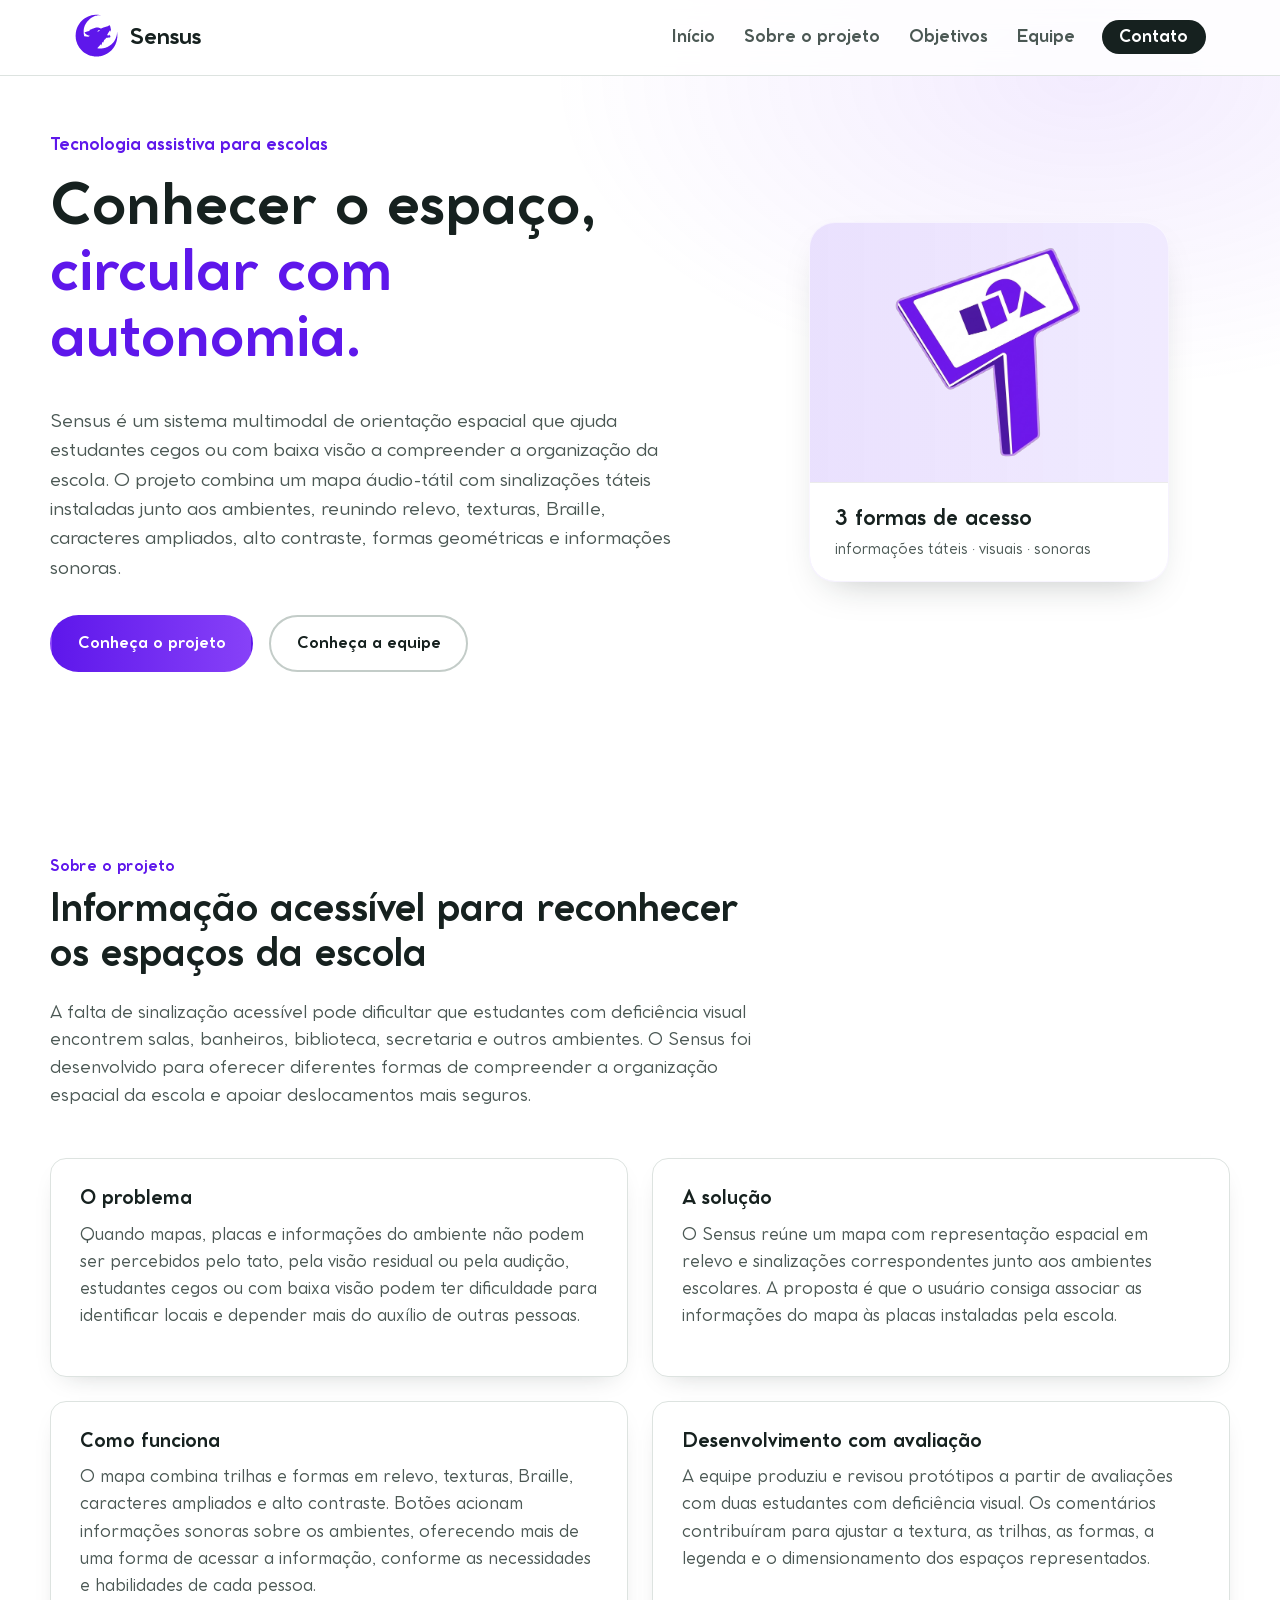
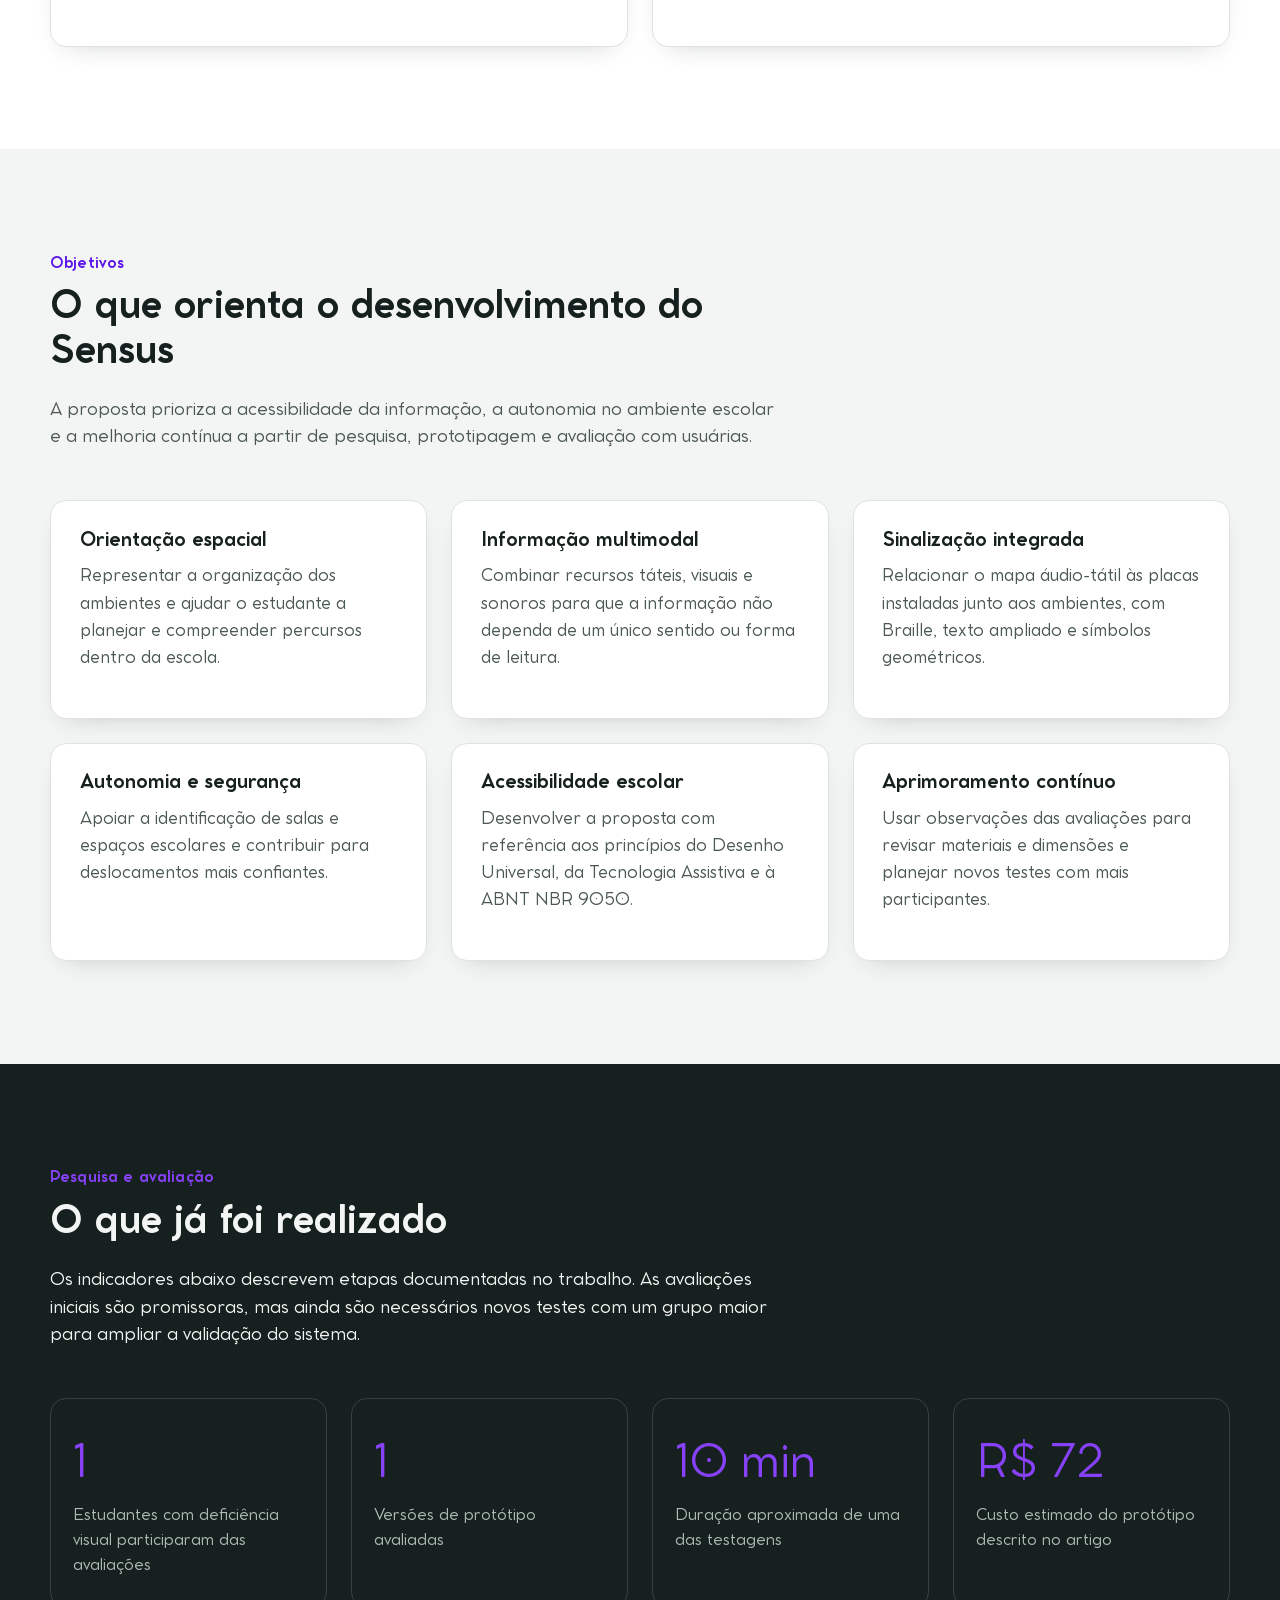
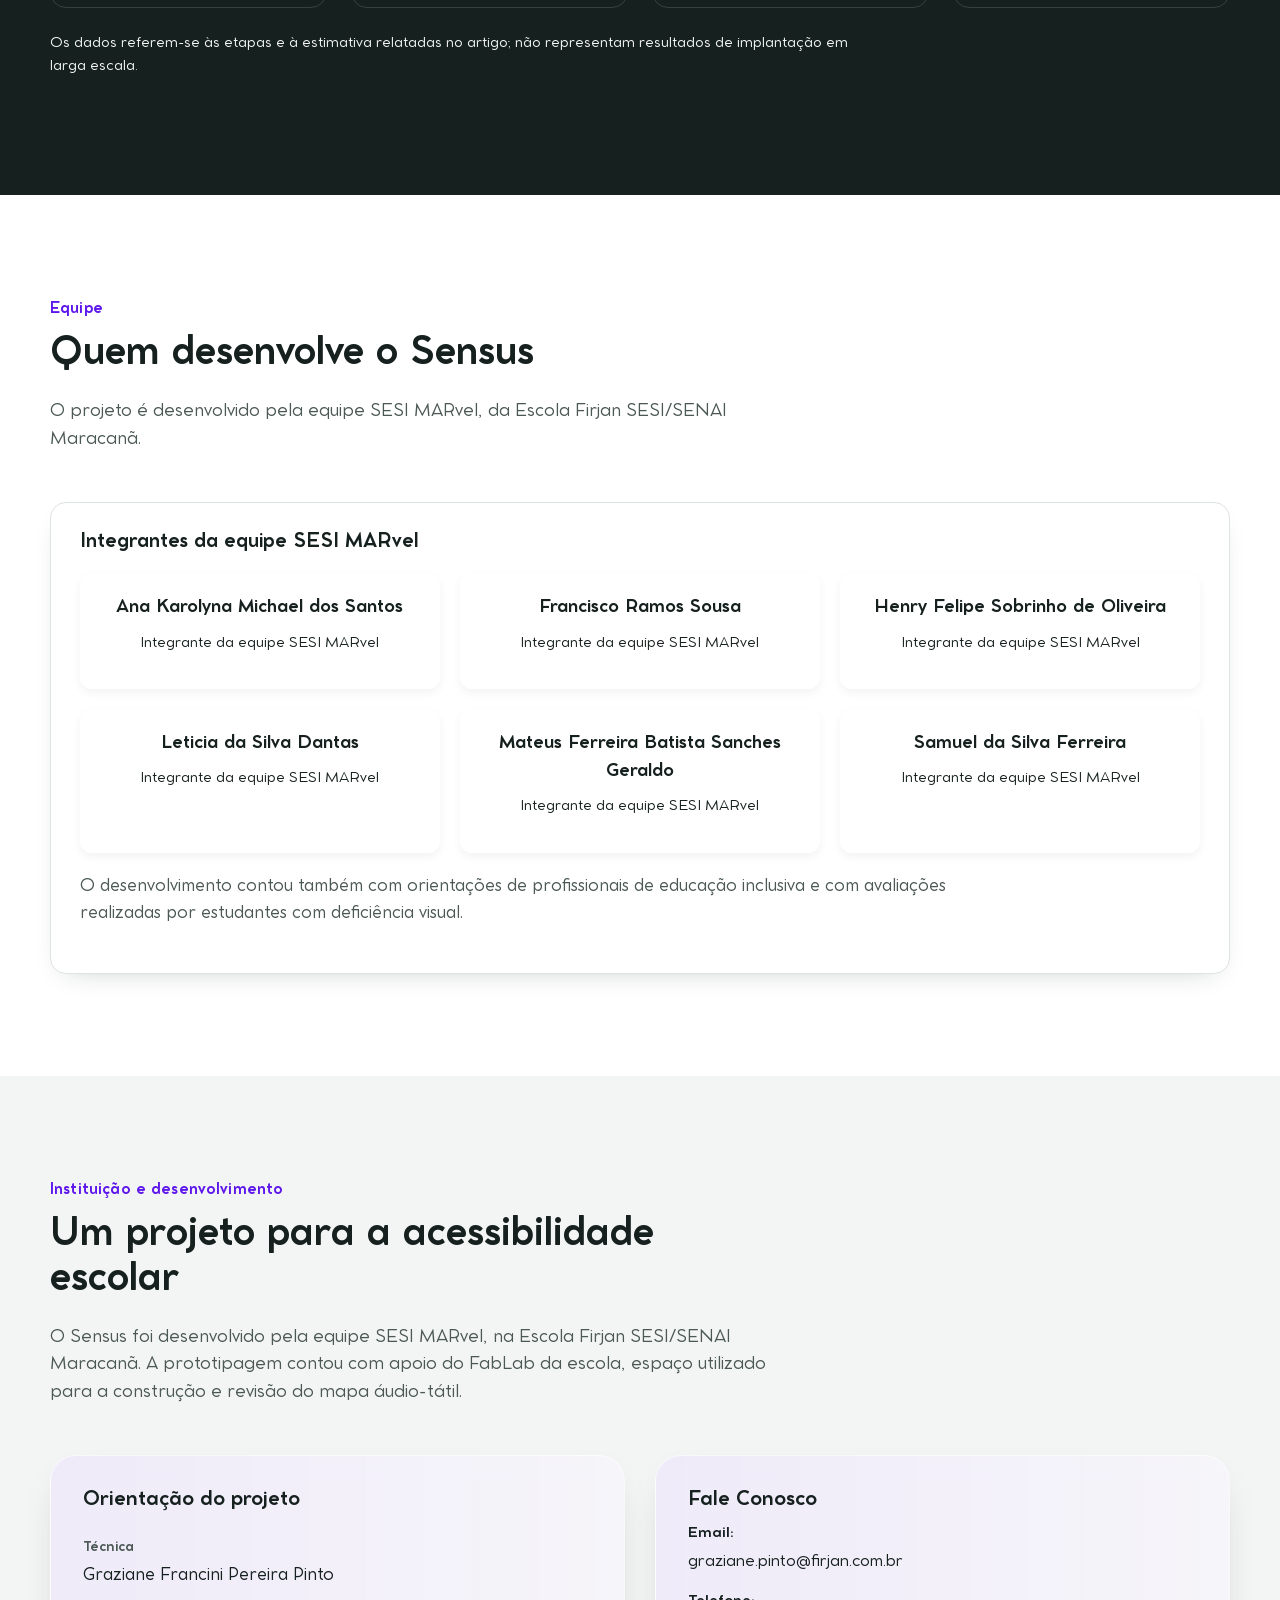
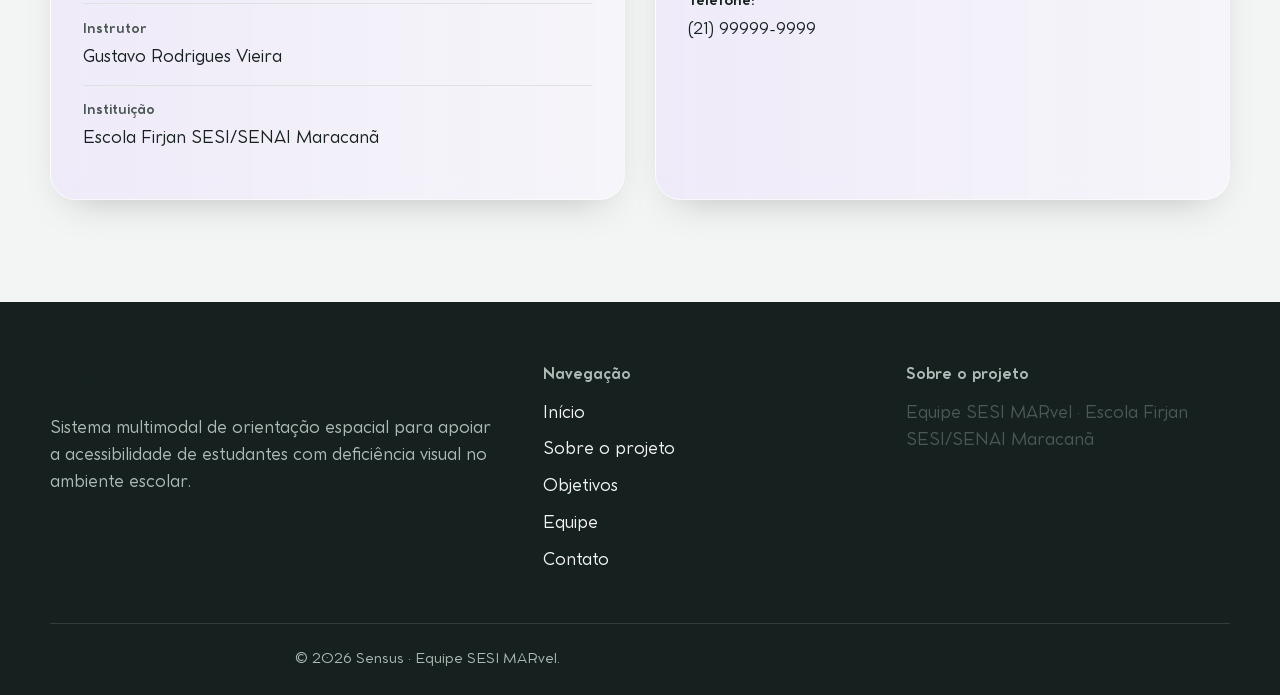
==== commit 28590887: "Pagina web" ====
--- a/Sensus.html
+++ b/Sensus.html
@@ -217,7 +217,7 @@
             <dt>Duração aproximada de uma das testagens</dt>
             <dd><span class="stat-number">0</span></dd>
           </div>
-          <div class="stat-card" data-reveal data-count="106" data-suffix=" reais">
+          <div class="stat-card" data-reveal data-count="106" data-prefix="R$ " data-suffix="">
             <dt>Custo estimado do protótipo descrito no artigo</dt>
             <dd><span class="stat-number">0</span></dd>
           </div>
@@ -233,22 +233,51 @@
           <p class="eyebrow">Equipe</p>
           <h2 id="equipe-titulo">Quem desenvolve o Sensus</h2>
           <p class="section-lead">
-            O projeto é desenvolvido pela equipe SESI MARvel, da Escola Firjan SESI/SENAI Maracanã,
-            com apoio da técnica Graziane Francini Pereira Pinto e do instrutor Gustavo Rodrigues Vieira.
+            O projeto é desenvolvido pela equipe SESI MARvel, da Escola Firjan SESI/SENAI Maracanã.
           </p>
         </header>
 
         <div class="info-card" data-reveal>
           <h3>Integrantes da equipe SESI MARvel</h3>
-          <ul>
-            <li>Ana Karolyna Michael dos Santos</li>
-            <li>Francisco Ramos Sousa</li>
-            <li>Henry Felipe Sobrinho de Oliveira</li>
-            <li>Leticia da Silva Dantas</li>
-            <li>Mateus Ferreira Batista Sanches Geraldo</li>
-            <li>Samuel da Silva Ferreira</li>
-          </ul>
-          <p>O desenvolvimento contou também com orientações de profissionais de educação inclusiva e com avaliações realizadas por estudantes com deficiência visual.</p>
+          <div class="grid-equipe">
+            <div class="card-membro">
+              <div class="card-conteudo">
+                <h4>Ana Karolyna Michael dos Santos</h4>
+                <p class="descricao">Integrante da equipe SESI MARvel</p>
+              </div>
+            </div>
+            <div class="card-membro">
+              <div class="card-conteudo">
+                <h4>Francisco Ramos Sousa</h4>
+                <p class="descricao">Integrante da equipe SESI MARvel</p>
+              </div>
+            </div>
+            <div class="card-membro">
+              <div class="card-conteudo">
+                <h4>Henry Felipe Sobrinho de Oliveira</h4>
+                <p class="descricao">Integrante da equipe SESI MARvel</p>
+              </div>
+            </div>
+            <div class="card-membro">
+              <div class="card-conteudo">
+                <h4>Leticia da Silva Dantas</h4>
+                <p class="descricao">Integrante da equipe SESI MARvel</p>
+              </div>
+            </div>
+            <div class="card-membro">
+              <div class="card-conteudo">
+                <h4>Mateus Ferreira Batista Sanches Geraldo</h4>
+                <p class="descricao">Integrante da equipe SESI MARvel</p>
+              </div>
+            </div>
+            <div class="card-membro">
+              <div class="card-conteudo">
+                <h4>Samuel da Silva Ferreira</h4>
+                <p class="descricao">Integrante da equipe SESI MARvel</p>
+              </div>
+            </div>
+          </div>
+          <p style="margin-top:20px;">O desenvolvimento contou também com orientações de profissionais de educação inclusiva e com avaliações realizadas por estudantes com deficiência visual.</p>
         </div>
       </div>
     </section>
@@ -262,18 +291,15 @@
           <p class="section-lead">
             O Sensus foi desenvolvido pela equipe SESI MARvel, na Escola Firjan SESI/SENAI Maracanã.
             A prototipagem contou com apoio do FabLab da escola, espaço utilizado para a construção e revisão
-            do mapa áudio-tátil. O projeto busca contribuir para ambientes educacionais mais inclusivos e acessíveis.
-          </p>
-        </header>
-
-        <div class="contact-grid contact-grid--single">
-          <div class="contact-info glass" data-reveal>
+            do mapa áudio-tátil.
+          </p>
+        </header>
+
+        <div class="contato-container" data-reveal>
+          <!-- Left side: Technique and Instructor Info -->
+          <div class="contato-info-texto contact-info glass">
             <h3>Orientação do projeto</h3>
             <ul class="contact-list">
-              <li>
-                <span class="contact-label">Equipe</span>
-                <span>SESI MARvel</span>
-              </li>
               <li>
                 <span class="contact-label">Técnica</span>
                 <span>Graziane Francini Pereira Pinto</span>
@@ -288,6 +314,17 @@
               </li>
             </ul>
           </div>
+
+          <!-- Right side: Contact Block -->
+          <div class="contato-bloco-dados contact-info glass">
+            <h3>Fale Conosco</h3>
+            <div class="dados-item">
+              <strong>Email:</strong> <span>graziane.pinto@firjan.com.br</span>
+            </div>
+            <div class="dados-item">
+              <strong>Telefone:</strong> <span>(21) 99999-9999</span>
+            </div>
+          </div>
         </div>
       </div>
     </section>
--- a/static/css/style.css
+++ b/static/css/style.css
@@ -443,45 +443,39 @@
   justify-content: center;
   align-items: center;
   width: 100%;
-  margin: 1.5rem 0; /* Evita colisão com os textos acima/abaixo no mobile */
+  margin: 1.5rem 0;
 }
 
 /* Card principal refinado */
 .hero-path-card {
   width: 100%;
-  max-width: 360px; /* Garante tamanho máximo sem estourar a tela */
+  max-width: 360px;
   aspect-ratio: 1 / 1;
   border-radius: var(--radius-lg, 24px);
-  position: relative;
-  overflow: hidden; /* OBRIGATÓRIO: Corta a ilustração nas bordas arredondadas */
+  overflow: hidden;
+  display: flex;
+  flex-direction: column; /* Empilha os itens (imagem em cima, texto embaixo) */
+  background-color: #f4f0ff; 
+}
+
+/* SVG agora ocupa apenas o espaço disponível ACIMA do texto */
+.hero-svg-asset {
+  width: 100%;
+  flex: 1; /* Faz a imagem crescer e ocupar todo o espaço que sobra no card */
+  min-height: 0; /* Evita bugs de flexbox no Firefox/Safari */
+  object-fit: contain; 
+  object-position: center bottom; /* Alinha a imagem para "apoiar" na linha do texto */
+  padding: 1.5rem; /* Respiro em volta do SVG para não encostar nas bordas */
+  box-sizing: border-box;
+}
+
+/* Texto fica na base naturalmente, sem sobrepor a imagem */
+.hero-path-card-label {
   display: flex;
   flex-direction: column;
-  justify-content: flex-end;
-  padding: 1.6rem;
-  box-sizing: border-box;
-}
-
-/* SVG posicionado e isolado */
-.hero-svg-asset {
-  position: absolute;
-  top: 0;
-  left: 0;
-  width: 100%;
-  height: 100%;
-  object-fit: contain; /* Enquadra sem distorcer */
-  object-position: center;
-  /* Espaçamento interno inferior para a arte não atropelar o texto */
-  padding: 1rem 1rem 4rem 1rem; 
-  pointer-events: none;
-  z-index: 1;
-}
-
-/* Texto sempre na frente da imagem */
-.hero-path-card-label {
-  position: relative;
-  z-index: 2; /* Fica acima da camada da imagem */
-  display: flex;
-  flex-direction: column;
+  padding: 1.2rem 1.6rem;
+  background-color: var(--bg-surface, #ffffff);
+  border-top: 1px solid rgba(0, 0, 0, 0.08); /* Linha divisória */
   font-size: 0.92rem;
   color: var(--color-ink-soft);
 }
@@ -490,6 +484,7 @@
   font-family: var(--font-display);
   font-size: 1.3rem;
   color: var(--color-ink);
+  margin-bottom: 0.2rem;
 }
 
 /* =========================================================
@@ -981,4 +976,76 @@
   .hero-actions .btn {
     width: 100%;
   }
-}+}
+/* Novos estilos para a Equipe */
+.grid-equipe {
+  display: grid;
+  grid-template-columns: repeat(3, 1fr); /* 3 colunas, formando 2 linhas (2x3) */
+  gap: 20px;
+  margin-top: 20px;
+}
+
+/* Responsividade para manter o layout legível em telas menores */
+@media (max-width: 900px) {
+  .grid-equipe {
+    grid-template-columns: repeat(2, 1fr);
+  }
+}
+
+@media (max-width: 600px) {
+  .grid-equipe {
+    grid-template-columns: 1fr;
+  }
+}
+.card-membro {
+  background-color: var(--surface);
+  border: 1px solid var(--border);
+  border-radius: 12px;
+  overflow: hidden;
+  box-shadow: 0 4px 10px rgba(0,0,0,0.05);
+  transition: transform 0.3s ease;
+}
+.card-membro:hover {
+  transform: translateY(-5px);
+}
+.card-conteudo {
+  padding: 20px;
+  text-align: center;
+}
+.card-conteudo h4 {
+  margin: 0 0 10px 0;
+  font-size: 1.1rem;
+  color: var(--text-primary);
+}
+.card-conteudo .descricao {
+  font-size: 0.9rem;
+  color: var(--text-secondary);
+}
+
+/* Novos estilos para o Contato */
+.contato-container {
+  display: flex;
+  justify-content: space-between;
+  align-items: stretch;
+  gap: 30px;
+  flex-wrap: wrap;
+}
+.contato-info-texto {
+  flex: 1;
+  min-width: 280px;
+}
+.contato-bloco-dados {
+  flex: 1;
+  min-width: 280px;
+}
+.dados-item {
+  margin-bottom: 15px;
+  font-size: 16px;
+  color: var(--text-primary);
+}
+.dados-item strong {
+  display: block;
+  font-size: 0.9rem;
+  color: var(--text-secondary);
+  margin-bottom: 4px;
+}
